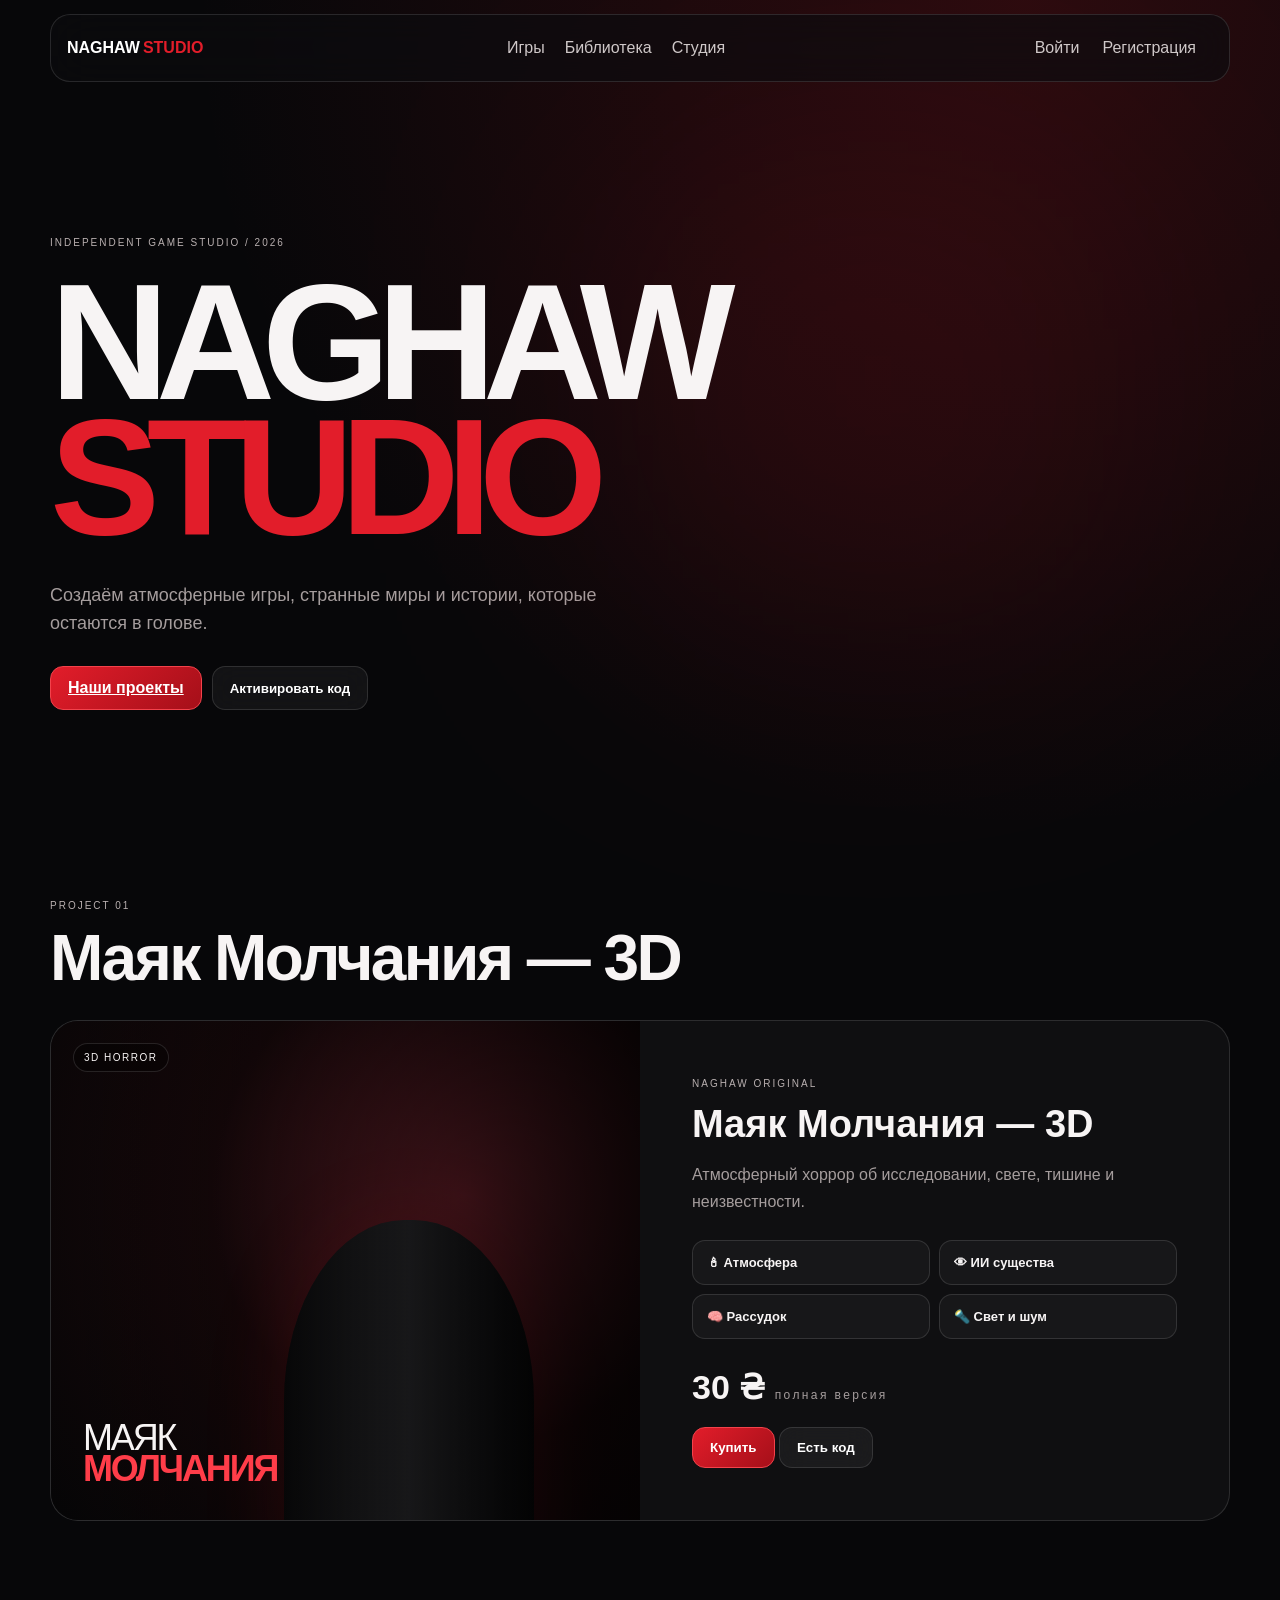
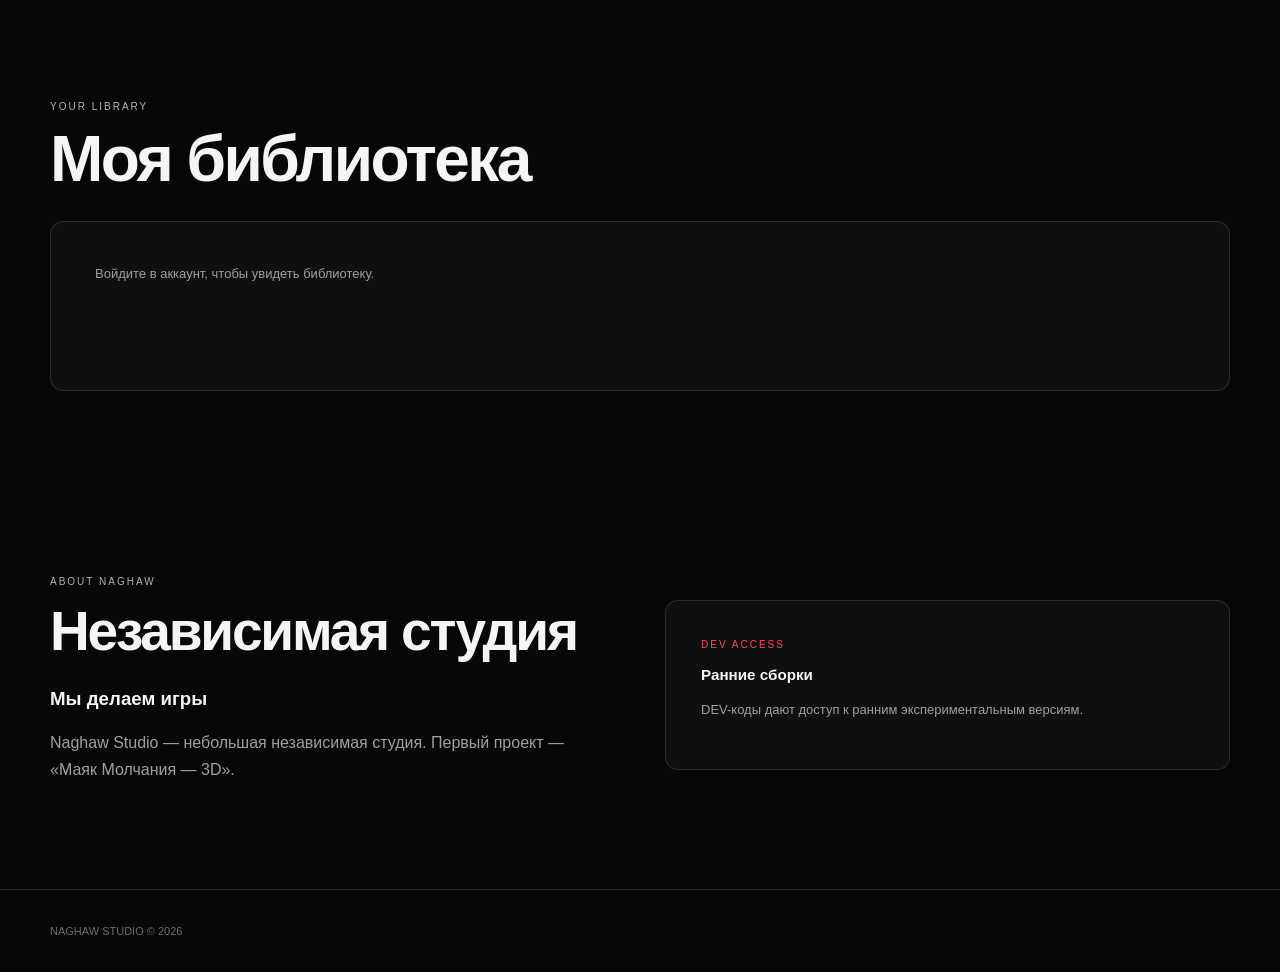
==== index.html @ 2f763713 "Add files via upload" ====
<!doctype html><html lang="ru"><head><meta charset="utf-8"><meta name="viewport" content="width=device-width,initial-scale=1"><title>NAGHAW STUDIO</title><link rel="stylesheet" href="style.css"></head><body><header><a class="brand" href="#top">NAGHAW<span>STUDIO</span></a><nav><a href="#games">Игры</a><a href="#library">Библиотека</a><a href="#about">Студия</a></nav><div id="account"></div></header><main id="top"><section class="hero"><div class="glow"></div><small>INDEPENDENT GAME STUDIO / 2026</small><h1>NAGHAW<br><i>STUDIO</i></h1><p>Создаём атмосферные игры, странные миры и истории, которые остаются в голове.</p><div class="actions"><a class="btn red" href="#games">Наши проекты</a><button class="btn glass" onclick="redeem()">Активировать код</button></div></section><section id="games" class="section"><div class="label">PROJECT 01</div><h2>Маяк Молчания — 3D</h2><article class="card"><div class="cover"><div class="coverText">МАЯК<br><b>МОЛЧАНИЯ</b></div><span>3D HORROR</span></div><div class="info"><small>NAGHAW ORIGINAL</small><h3>Маяк Молчания — 3D</h3><p>Атмосферный хоррор об исследовании, свете, тишине и неизвестности.</p><div class="features"><b>🕯 Атмосфера</b><b>👁 ИИ существа</b><b>🧠 Рассудок</b><b>🔦 Свет и шум</b></div><div class="price">30 ₴ <small>полная версия</small></div><button class="btn red" onclick="buy()">Купить</button> <button class="btn glass" onclick="redeem()">Есть код</button></div></article></section><section id="library" class="section"><div class="label">YOUR LIBRARY</div><h2>Моя библиотека</h2><div id="libraryBox" class="box"></div></section><section id="about" class="section about"><div><small>ABOUT NAGHAW</small><h2>Независимая студия</h2><h3>Мы делаем игры</h3><p>Naghaw Studio — небольшая независимая студия. Первый проект — «Маяк Молчания — 3D».</p></div><div class="dev"><small>DEV ACCESS</small><h3>Ранние сборки</h3><p>DEV-коды дают доступ к ранним экспериментальным версиям.</p></div></section></main><footer>NAGHAW STUDIO © 2026</footer><div id="modal" class="modal"><div class="modalCard"><button class="x" onclick="closeModal()">×</button><div id="modalContent"></div></div></div><div id="toast"></div><script src="app.js"></script></body></html>
---- style.css ----
:root{--bg:#070709;--line:rgba(255,255,255,.12);--muted:#a59d9d;--red:#e21d2a;--text:#f7f4f4}*{box-sizing:border-box}html{scroll-behavior:smooth}body{margin:0;background:radial-gradient(circle at 80% 0,rgba(226,29,42,.16),transparent 30%),var(--bg);color:var(--text);font-family:Arial,Inter,sans-serif}header{position:sticky;top:14px;z-index:5;width:min(1180px,calc(100% - 28px));margin:14px auto 0;padding:12px 16px;border:1px solid var(--line);border-radius:20px;background:rgba(12,12,15,.68);backdrop-filter:blur(22px);display:flex;align-items:center;gap:24px}.brand{color:#fff;text-decoration:none;font-weight:900}.brand span{color:var(--red);margin-left:3px}nav{display:flex;gap:20px;margin:auto}nav a,#account a,#account button{color:#cfc8c8;text-decoration:none;background:none;border:0;font:inherit;cursor:pointer}nav a:hover,#account a:hover,#account button:hover{color:#fff}.hero,.section{width:min(1180px,calc(100% - 28px));margin:auto}.hero{min-height:680px;padding:150px 0 100px;position:relative}.glow{position:absolute;width:420px;height:420px;right:12%;top:90px;background:var(--red);filter:blur(150px);opacity:.15}.hero small,.label,.info small,.about small{letter-spacing:.2em;color:#b9b0b0;font-size:10px}.hero h1{position:relative;font-size:clamp(70px,14vw,165px);line-height:.82;letter-spacing:-.08em;margin:25px 0 35px}.hero h1 i{font-style:normal;color:var(--red)}.hero p{max-width:600px;color:var(--muted);font-size:18px;line-height:1.6}.actions{display:flex;gap:10px;margin-top:28px}.btn{padding:12px 17px;border-radius:13px;border:1px solid var(--line);color:#fff;cursor:pointer;font-weight:700}.red{background:linear-gradient(135deg,var(--red),#a50f19);border-color:#f3424b}.glass{background:rgba(255,255,255,.05);backdrop-filter:blur(14px)}.section{padding:90px 0}.section h2{font-size:clamp(38px,6vw,64px);margin:10px 0 25px;letter-spacing:-.04em}.card{display:grid;grid-template-columns:1fr 1fr;border:1px solid var(--line);border-radius:28px;overflow:hidden;background:rgba(255,255,255,.035)}.cover{min-height:480px;position:relative;background:radial-gradient(circle at 70% 35%,#69202a,#16080a 48%,#050506);overflow:hidden}.cover:before{content:"";position:absolute;width:250px;height:380px;right:18%;bottom:-80px;background:linear-gradient(90deg,#09090a,#28282b,#070708);border-radius:48% 48% 10% 10%;box-shadow:0 0 80px rgba(226,29,42,.2)}.cover:after{content:"";position:absolute;inset:0;background:linear-gradient(90deg,transparent,rgba(0,0,0,.7))}.coverText{position:absolute;z-index:2;left:32px;bottom:35px;font-size:36px;line-height:.86;letter-spacing:-.06em}.coverText b{color:#ff3d49}.cover>span{position:absolute;z-index:2;top:22px;left:22px;border:1px solid var(--line);border-radius:99px;padding:8px 10px;font-size:10px;letter-spacing:.15em;background:#0005}.info{padding:52px}.info h3{font-size:38px;margin:12px 0}.info p{color:var(--muted);line-height:1.65}.features{display:grid;grid-template-columns:1fr 1fr;gap:9px;margin:25px 0}.features b,.box,.dev{padding:14px;border:1px solid var(--line);border-radius:13px;background:rgba(255,255,255,.035);font-size:13px}.price{font-size:34px;font-weight:800;margin:28px 0 20px}.price small{font-size:12px;color:var(--muted);font-weight:400}.box{min-height:170px}.empty{padding:30px;color:var(--muted)}.gameRow{display:flex;justify-content:space-between;align-items:center;gap:20px}.about{display:grid;grid-template-columns:1fr 1fr;gap:50px}.about h2{font-size:55px}.about p{color:var(--muted);line-height:1.7}.dev{align-self:center;padding:35px}.dev small{color:#ff4752}footer{border-top:1px solid var(--line);padding:35px max(14px,calc((100% - 1180px)/2));color:#716a6a;font-size:11px}.modal{display:none;position:fixed;inset:0;z-index:20;background:#000b;backdrop-filter:blur(12px);align-items:center;justify-content:center;padding:18px}.modal.open{display:flex}.modalCard{position:relative;width:min(460px,100%);padding:30px;border:1px solid var(--line);border-radius:24px;background:#141317}.x{position:absolute;right:13px;top:10px;background:none;border:0;color:#aaa;font-size:28px;cursor:pointer}.form{display:grid;gap:10px}.form input,.form select{padding:13px;border-radius:11px;border:1px solid var(--line);background:#0a0a0d;color:#fff}.muted{color:var(--muted)}#toast{position:fixed;right:18px;bottom:18px;z-index:30;padding:13px 17px;border:1px solid var(--line);border-radius:13px;background:#17171b;transform:translateY(100px);opacity:0;transition:.25s}#toast.show{transform:none;opacity:1}@media(max-width:800px){nav{display:none}#account{margin-left:auto}.card,.about{grid-template-columns:1fr}.cover{min-height:330px}.info{padding:28px}.features{grid-template-columns:1fr}.hero{padding-top:110px}}
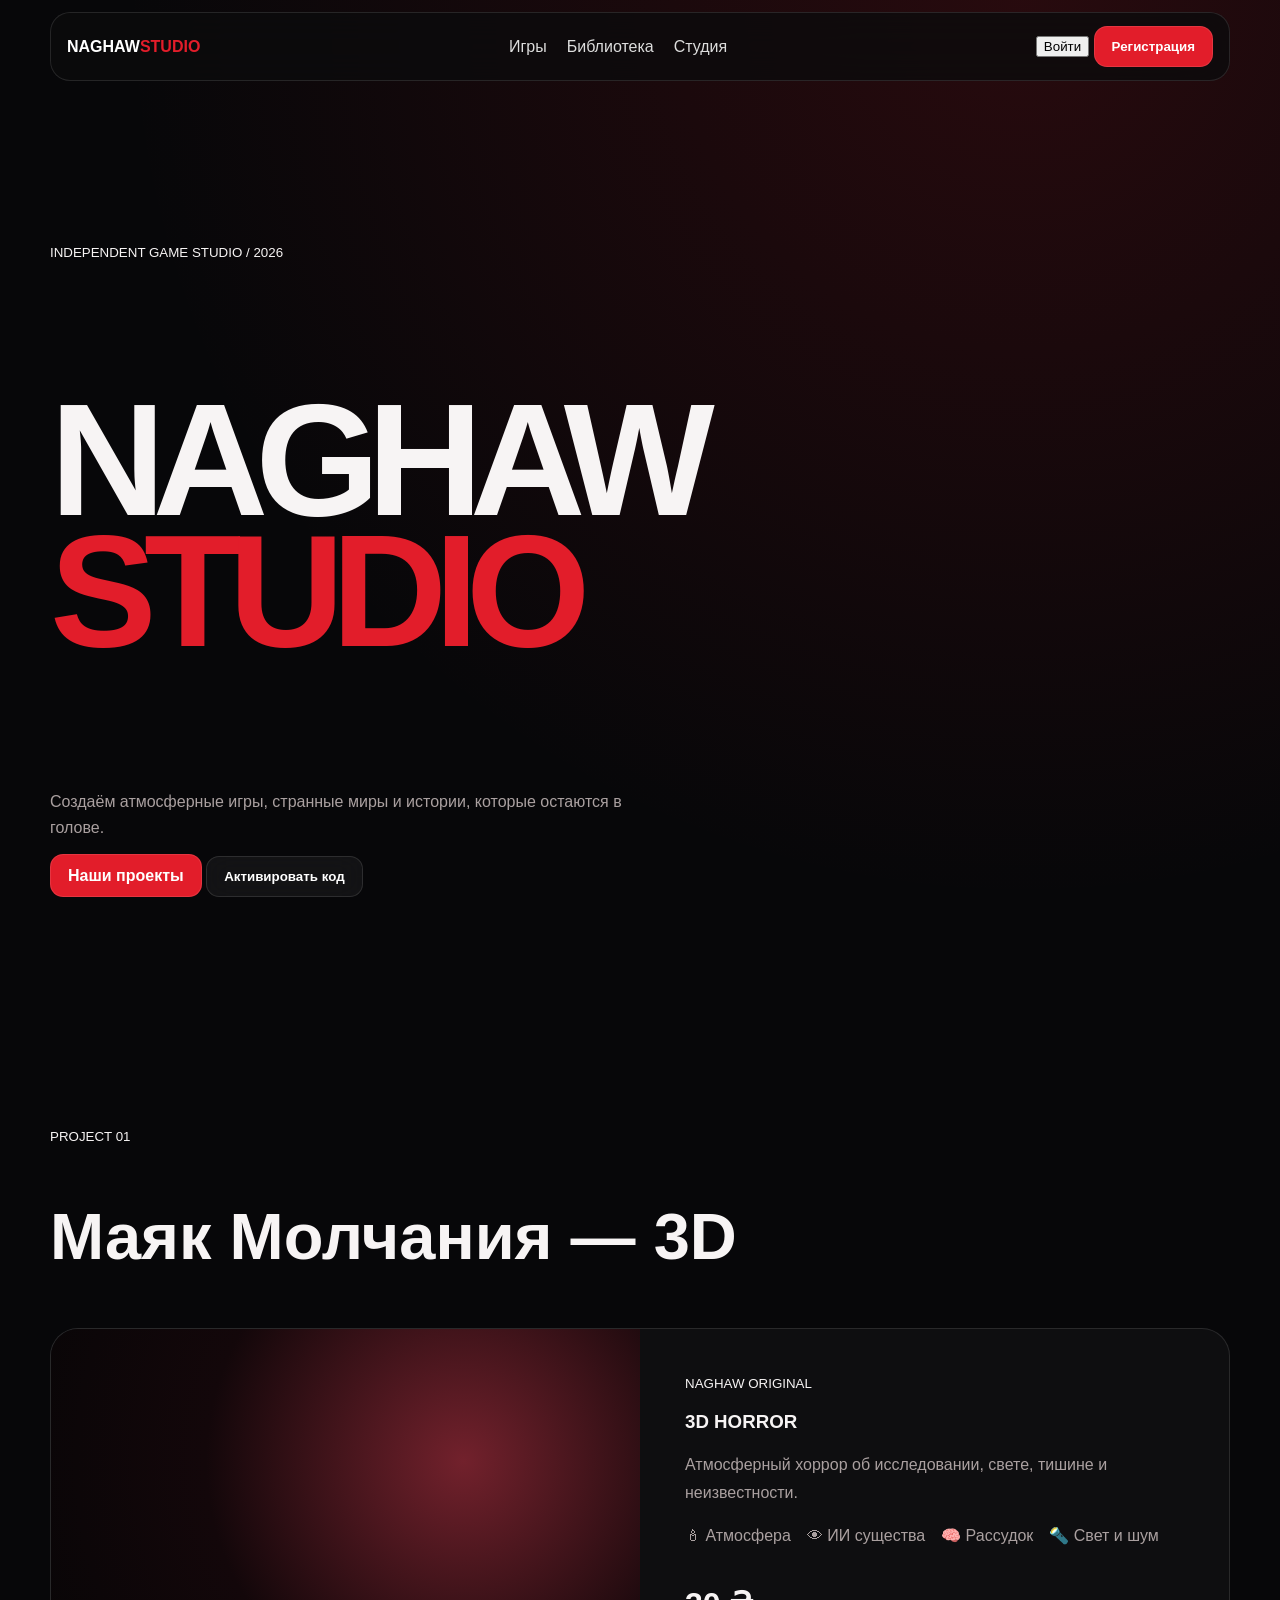
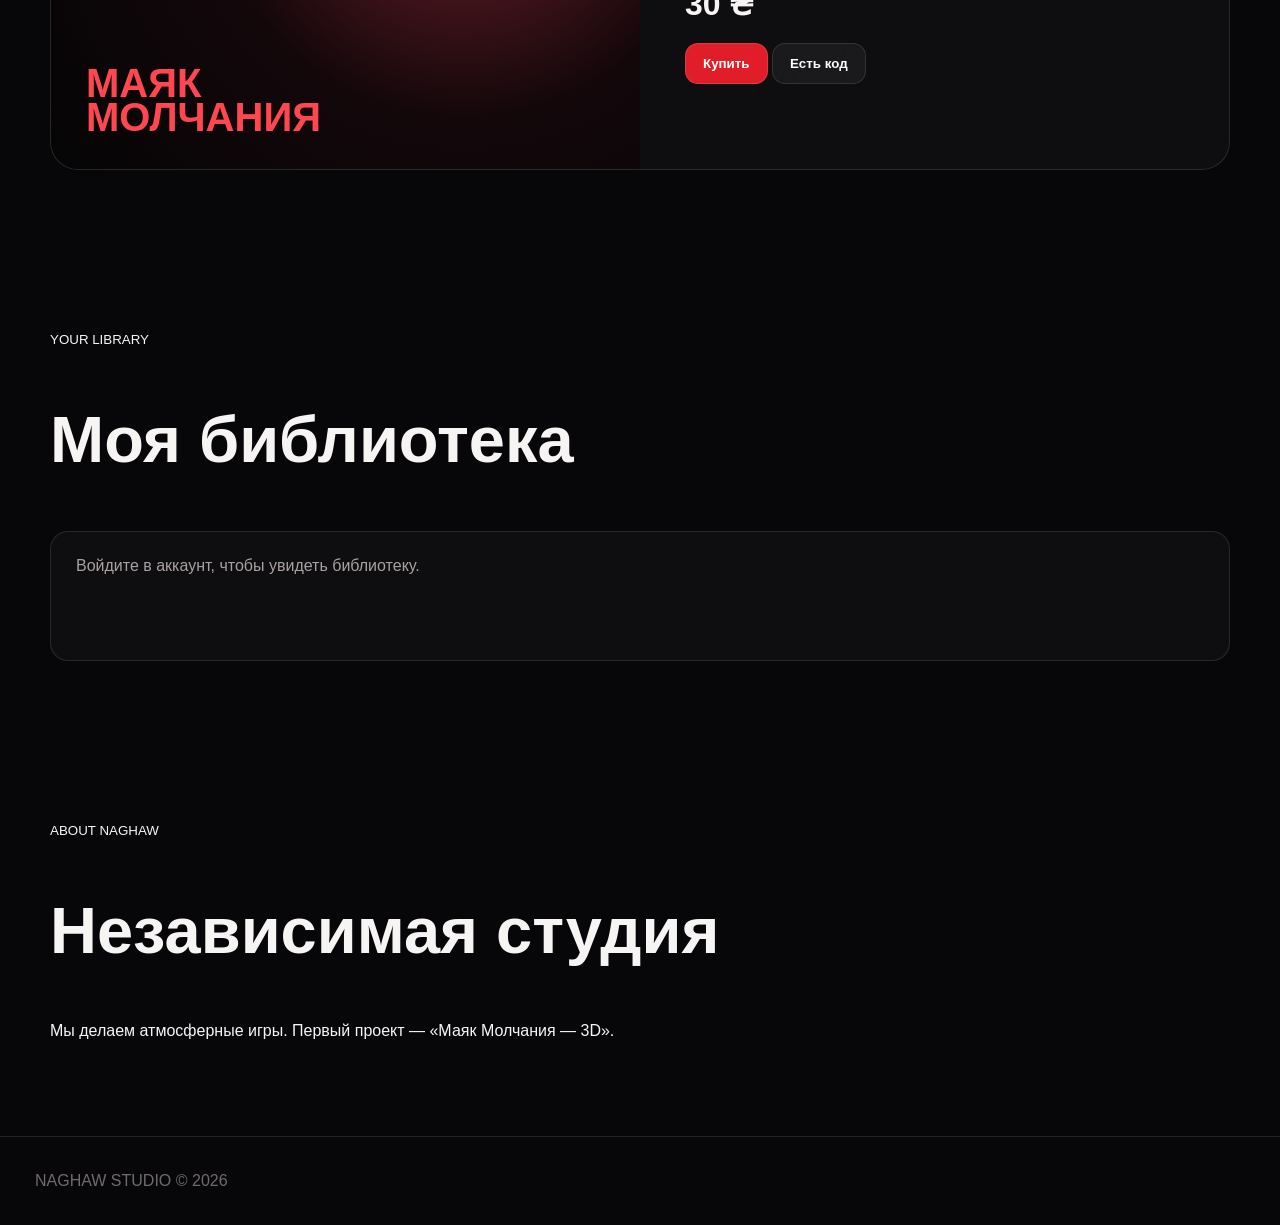
==== commit 634dbb80: "Add files via upload" ====
--- a/index.html
+++ b/index.html
@@ -1 +1 @@
-<!doctype html><html lang="ru"><head><meta charset="utf-8"><meta name="viewport" content="width=device-width,initial-scale=1"><title>NAGHAW STUDIO</title><link rel="stylesheet" href="style.css"></head><body><header><a class="brand" href="#top">NAGHAW<span>STUDIO</span></a><nav><a href="#games">Игры</a><a href="#library">Библиотека</a><a href="#about">Студия</a></nav><div id="account"></div></header><main id="top"><section class="hero"><div class="glow"></div><small>INDEPENDENT GAME STUDIO / 2026</small><h1>NAGHAW<br><i>STUDIO</i></h1><p>Создаём атмосферные игры, странные миры и истории, которые остаются в голове.</p><div class="actions"><a class="btn red" href="#games">Наши проекты</a><button class="btn glass" onclick="redeem()">Активировать код</button></div></section><section id="games" class="section"><div class="label">PROJECT 01</div><h2>Маяк Молчания — 3D</h2><article class="card"><div class="cover"><div class="coverText">МАЯК<br><b>МОЛЧАНИЯ</b></div><span>3D HORROR</span></div><div class="info"><small>NAGHAW ORIGINAL</small><h3>Маяк Молчания — 3D</h3><p>Атмосферный хоррор об исследовании, свете, тишине и неизвестности.</p><div class="features"><b>🕯 Атмосфера</b><b>👁 ИИ существа</b><b>🧠 Рассудок</b><b>🔦 Свет и шум</b></div><div class="price">30 ₴ <small>полная версия</small></div><button class="btn red" onclick="buy()">Купить</button> <button class="btn glass" onclick="redeem()">Есть код</button></div></article></section><section id="library" class="section"><div class="label">YOUR LIBRARY</div><h2>Моя библиотека</h2><div id="libraryBox" class="box"></div></section><section id="about" class="section about"><div><small>ABOUT NAGHAW</small><h2>Независимая студия</h2><h3>Мы делаем игры</h3><p>Naghaw Studio — небольшая независимая студия. Первый проект — «Маяк Молчания — 3D».</p></div><div class="dev"><small>DEV ACCESS</small><h3>Ранние сборки</h3><p>DEV-коды дают доступ к ранним экспериментальным версиям.</p></div></section></main><footer>NAGHAW STUDIO © 2026</footer><div id="modal" class="modal"><div class="modalCard"><button class="x" onclick="closeModal()">×</button><div id="modalContent"></div></div></div><div id="toast"></div><script src="app.js"></script></body></html>
+<!doctype html><html lang="ru"><head><meta charset="utf-8"><meta name="viewport" content="width=device-width,initial-scale=1"><title>NAGHAW STUDIO</title><link rel="stylesheet" href="style.css"></head><body><header><a class="brand" href="#top">NAGHAW<span>STUDIO</span></a><nav><a href="#games">Игры</a><a href="#library">Библиотека</a><a href="#about">Студия</a></nav><div id="account"></div></header><main id="top"><section class="hero"><small>INDEPENDENT GAME STUDIO / 2026</small><h1>NAGHAW<br><i>STUDIO</i></h1><p>Создаём атмосферные игры, странные миры и истории, которые остаются в голове.</p><a class="btn red" href="#games">Наши проекты</a> <button class="btn glass" onclick="redeem()">Активировать код</button></section><section id="games" class="section"><small>PROJECT 01</small><h2>Маяк Молчания — 3D</h2><div class="card"><div class="cover"><b>МАЯК<br>МОЛЧАНИЯ</b></div><div class="info"><small>NAGHAW ORIGINAL</small><h3>3D HORROR</h3><p>Атмосферный хоррор об исследовании, свете, тишине и неизвестности.</p><p>🕯 Атмосфера　👁 ИИ существа　🧠 Рассудок　🔦 Свет и шум</p><strong class="price">30 ₴</strong><br><button class="btn red" onclick="buy()">Купить</button> <button class="btn glass" onclick="redeem()">Есть код</button></div></div></section><section id="library" class="section"><small>YOUR LIBRARY</small><h2>Моя библиотека</h2><div id="libraryBox" class="box"></div></section><section id="about" class="section"><small>ABOUT NAGHAW</small><h2>Независимая студия</h2><p>Мы делаем атмосферные игры. Первый проект — «Маяк Молчания — 3D».</p></section></main><footer>NAGHAW STUDIO © 2026</footer><div id="modal" class="modal"><div class="modalCard"><button class="x" onclick="closeModal()">×</button><div id="modalContent"></div></div></div><div id="toast"></div><script src="app.js"></script></body></html>
--- a/style.css
+++ b/style.css
@@ -1 +1 @@
-:root{--bg:#070709;--line:rgba(255,255,255,.12);--muted:#a59d9d;--red:#e21d2a;--text:#f7f4f4}*{box-sizing:border-box}html{scroll-behavior:smooth}body{margin:0;background:radial-gradient(circle at 80% 0,rgba(226,29,42,.16),transparent 30%),var(--bg);color:var(--text);font-family:Arial,Inter,sans-serif}header{position:sticky;top:14px;z-index:5;width:min(1180px,calc(100% - 28px));margin:14px auto 0;padding:12px 16px;border:1px solid var(--line);border-radius:20px;background:rgba(12,12,15,.68);backdrop-filter:blur(22px);display:flex;align-items:center;gap:24px}.brand{color:#fff;text-decoration:none;font-weight:900}.brand span{color:var(--red);margin-left:3px}nav{display:flex;gap:20px;margin:auto}nav a,#account a,#account button{color:#cfc8c8;text-decoration:none;background:none;border:0;font:inherit;cursor:pointer}nav a:hover,#account a:hover,#account button:hover{color:#fff}.hero,.section{width:min(1180px,calc(100% - 28px));margin:auto}.hero{min-height:680px;padding:150px 0 100px;position:relative}.glow{position:absolute;width:420px;height:420px;right:12%;top:90px;background:var(--red);filter:blur(150px);opacity:.15}.hero small,.label,.info small,.about small{letter-spacing:.2em;color:#b9b0b0;font-size:10px}.hero h1{position:relative;font-size:clamp(70px,14vw,165px);line-height:.82;letter-spacing:-.08em;margin:25px 0 35px}.hero h1 i{font-style:normal;color:var(--red)}.hero p{max-width:600px;color:var(--muted);font-size:18px;line-height:1.6}.actions{display:flex;gap:10px;margin-top:28px}.btn{padding:12px 17px;border-radius:13px;border:1px solid var(--line);color:#fff;cursor:pointer;font-weight:700}.red{background:linear-gradient(135deg,var(--red),#a50f19);border-color:#f3424b}.glass{background:rgba(255,255,255,.05);backdrop-filter:blur(14px)}.section{padding:90px 0}.section h2{font-size:clamp(38px,6vw,64px);margin:10px 0 25px;letter-spacing:-.04em}.card{display:grid;grid-template-columns:1fr 1fr;border:1px solid var(--line);border-radius:28px;overflow:hidden;background:rgba(255,255,255,.035)}.cover{min-height:480px;position:relative;background:radial-gradient(circle at 70% 35%,#69202a,#16080a 48%,#050506);overflow:hidden}.cover:before{content:"";position:absolute;width:250px;height:380px;right:18%;bottom:-80px;background:linear-gradient(90deg,#09090a,#28282b,#070708);border-radius:48% 48% 10% 10%;box-shadow:0 0 80px rgba(226,29,42,.2)}.cover:after{content:"";position:absolute;inset:0;background:linear-gradient(90deg,transparent,rgba(0,0,0,.7))}.coverText{position:absolute;z-index:2;left:32px;bottom:35px;font-size:36px;line-height:.86;letter-spacing:-.06em}.coverText b{color:#ff3d49}.cover>span{position:absolute;z-index:2;top:22px;left:22px;border:1px solid var(--line);border-radius:99px;padding:8px 10px;font-size:10px;letter-spacing:.15em;background:#0005}.info{padding:52px}.info h3{font-size:38px;margin:12px 0}.info p{color:var(--muted);line-height:1.65}.features{display:grid;grid-template-columns:1fr 1fr;gap:9px;margin:25px 0}.features b,.box,.dev{padding:14px;border:1px solid var(--line);border-radius:13px;background:rgba(255,255,255,.035);font-size:13px}.price{font-size:34px;font-weight:800;margin:28px 0 20px}.price small{font-size:12px;color:var(--muted);font-weight:400}.box{min-height:170px}.empty{padding:30px;color:var(--muted)}.gameRow{display:flex;justify-content:space-between;align-items:center;gap:20px}.about{display:grid;grid-template-columns:1fr 1fr;gap:50px}.about h2{font-size:55px}.about p{color:var(--muted);line-height:1.7}.dev{align-self:center;padding:35px}.dev small{color:#ff4752}footer{border-top:1px solid var(--line);padding:35px max(14px,calc((100% - 1180px)/2));color:#716a6a;font-size:11px}.modal{display:none;position:fixed;inset:0;z-index:20;background:#000b;backdrop-filter:blur(12px);align-items:center;justify-content:center;padding:18px}.modal.open{display:flex}.modalCard{position:relative;width:min(460px,100%);padding:30px;border:1px solid var(--line);border-radius:24px;background:#141317}.x{position:absolute;right:13px;top:10px;background:none;border:0;color:#aaa;font-size:28px;cursor:pointer}.form{display:grid;gap:10px}.form input,.form select{padding:13px;border-radius:11px;border:1px solid var(--line);background:#0a0a0d;color:#fff}.muted{color:var(--muted)}#toast{position:fixed;right:18px;bottom:18px;z-index:30;padding:13px 17px;border:1px solid var(--line);border-radius:13px;background:#17171b;transform:translateY(100px);opacity:0;transition:.25s}#toast.show{transform:none;opacity:1}@media(max-width:800px){nav{display:none}#account{margin-left:auto}.card,.about{grid-template-columns:1fr}.cover{min-height:330px}.info{padding:28px}.features{grid-template-columns:1fr}.hero{padding-top:110px}}
+:root{--bg:#070709;--line:#ffffff1c;--muted:#aaa0a0;--red:#e21d2a}*{box-sizing:border-box}html{scroll-behavior:smooth}body{margin:0;background:radial-gradient(circle at 80% 0,#e21d2a26,transparent 30%),#070709;color:#f7f4f4;font:16px Arial,sans-serif}header{position:sticky;top:12px;z-index:5;width:min(1180px,calc(100% - 24px));margin:12px auto;padding:13px 16px;border:1px solid var(--line);border-radius:20px;background:#0c0c0dcc;backdrop-filter:blur(20px);display:flex;align-items:center;gap:25px}.brand{color:#fff;text-decoration:none;font-weight:900}.brand span{color:var(--red)}nav{display:flex;gap:20px;margin:auto}a{color:#ddd;text-decoration:none}.hero,.section{width:min(1180px,calc(100% - 24px));margin:auto}.hero{min-height:650px;padding:150px 0}.hero h1{font-size:clamp(70px,14vw,160px);line-height:.82;letter-spacing:-.08em}.hero h1 i{color:var(--red);font-style:normal}.hero p{max-width:600px;color:var(--muted);line-height:1.6}.btn{padding:12px 17px;border:1px solid var(--line);border-radius:13px;color:#fff;cursor:pointer;font-weight:700}.red{background:#e21d2a}.glass{background:#ffffff0d;backdrop-filter:blur(14px)}.section{padding:80px 0}.section h2{font-size:clamp(40px,6vw,65px)}.card{display:grid;grid-template-columns:1fr 1fr;border:1px solid var(--line);border-radius:28px;overflow:hidden;background:#ffffff08}.cover{min-height:440px;background:radial-gradient(circle at 70% 30%,#72212c,#13070a 50%,#050506);display:flex;align-items:end;padding:35px;font-size:40px;line-height:.85}.cover b{color:#ff4752}.info{padding:45px}.info p{color:var(--muted);line-height:1.7}.price{font-size:32px;display:inline-block;margin:20px 0}.box{padding:25px;border:1px solid var(--line);border-radius:18px;background:#ffffff08;min-height:130px}.modal{display:none;position:fixed;inset:0;z-index:20;background:#000b;backdrop-filter:blur(10px);align-items:center;justify-content:center;padding:15px}.modal.open{display:flex}.modalCard{position:relative;width:min(440px,100%);padding:30px;border:1px solid var(--line);border-radius:22px;background:#141317}.x{position:absolute;right:12px;top:8px;background:none;border:0;color:#aaa;font-size:28px}.form{display:grid;gap:10px}.form input{padding:13px;border-radius:11px;border:1px solid var(--line);background:#08080a;color:#fff}.muted{color:var(--muted)}#toast{position:fixed;right:18px;bottom:18px;padding:14px 18px;background:#17171b;border:1px solid var(--line);border-radius:13px;opacity:0;transform:translateY(50px);transition:.2s}#toast.show{opacity:1;transform:none}footer{padding:35px;color:#716a6a;border-top:1px solid var(--line)}@media(max-width:750px){nav{display:none}.card{grid-template-columns:1fr}.cover{min-height:300px}.info{padding:25px}}
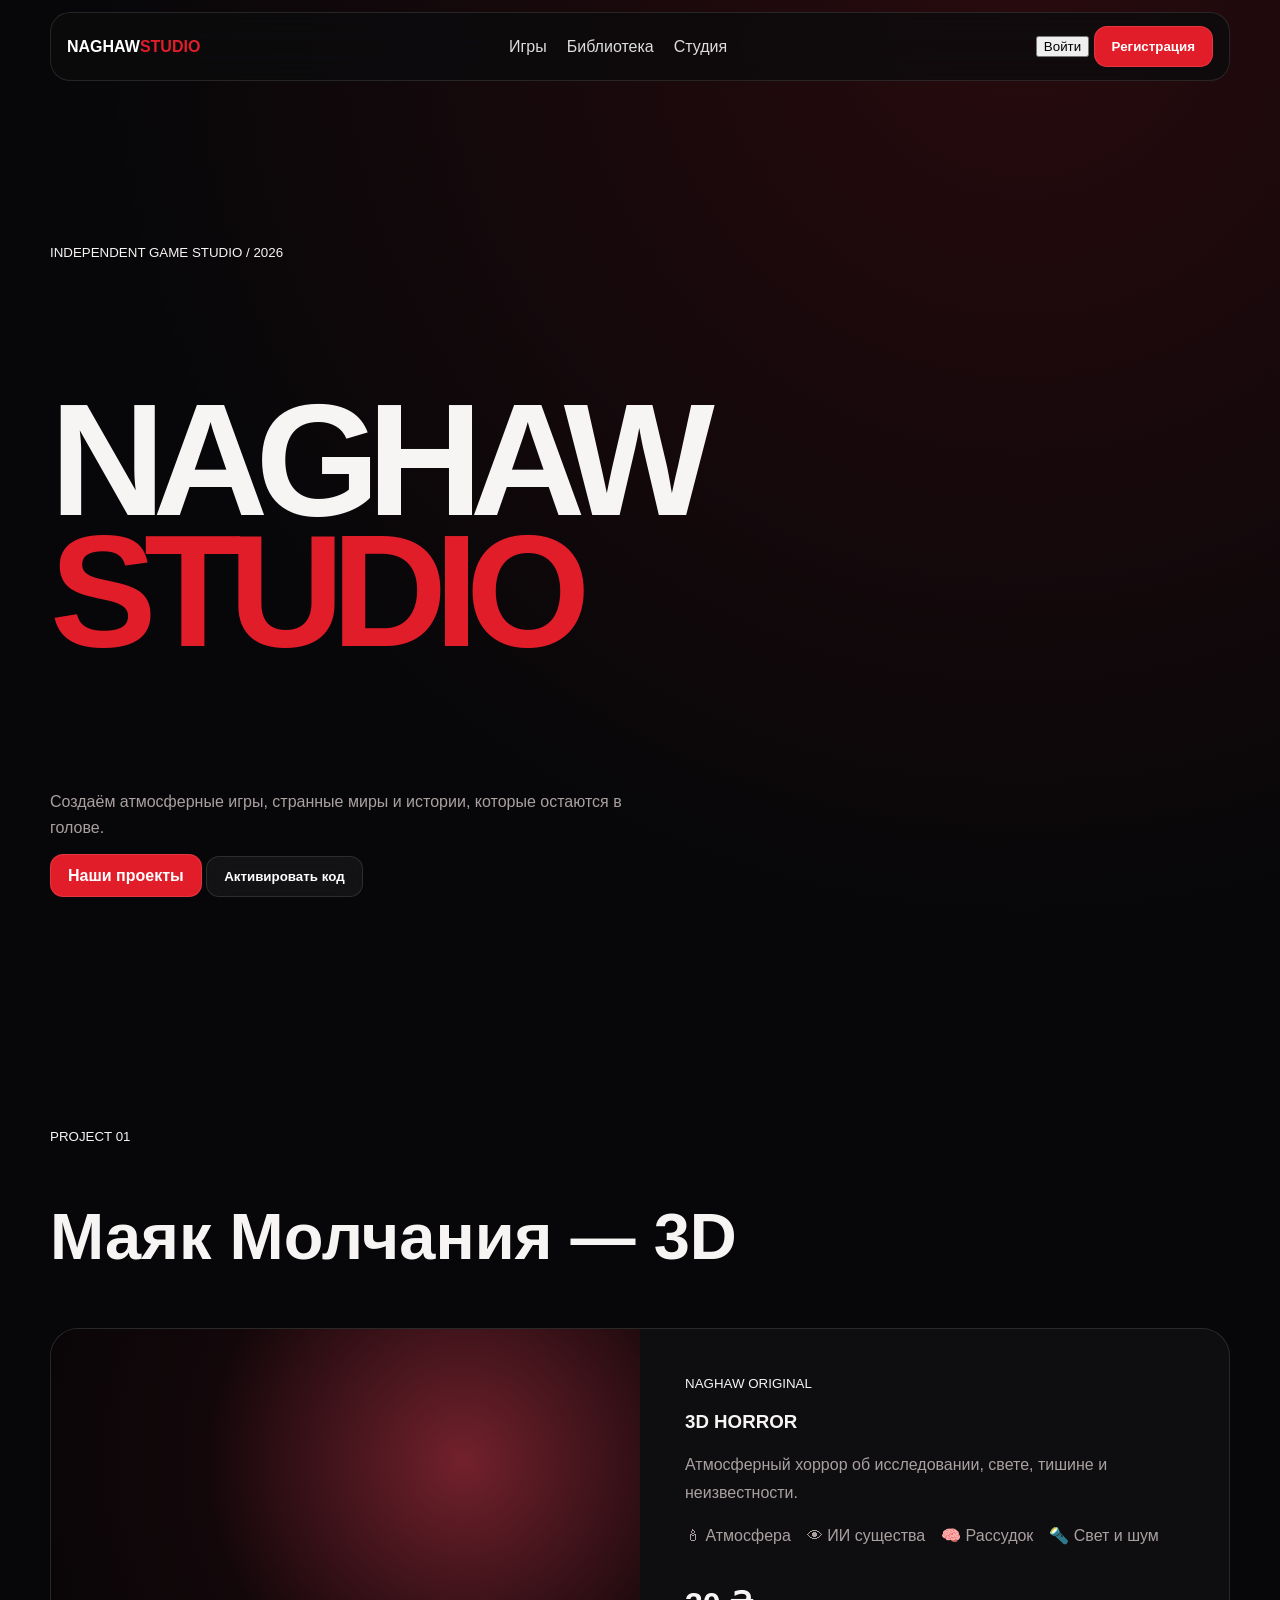
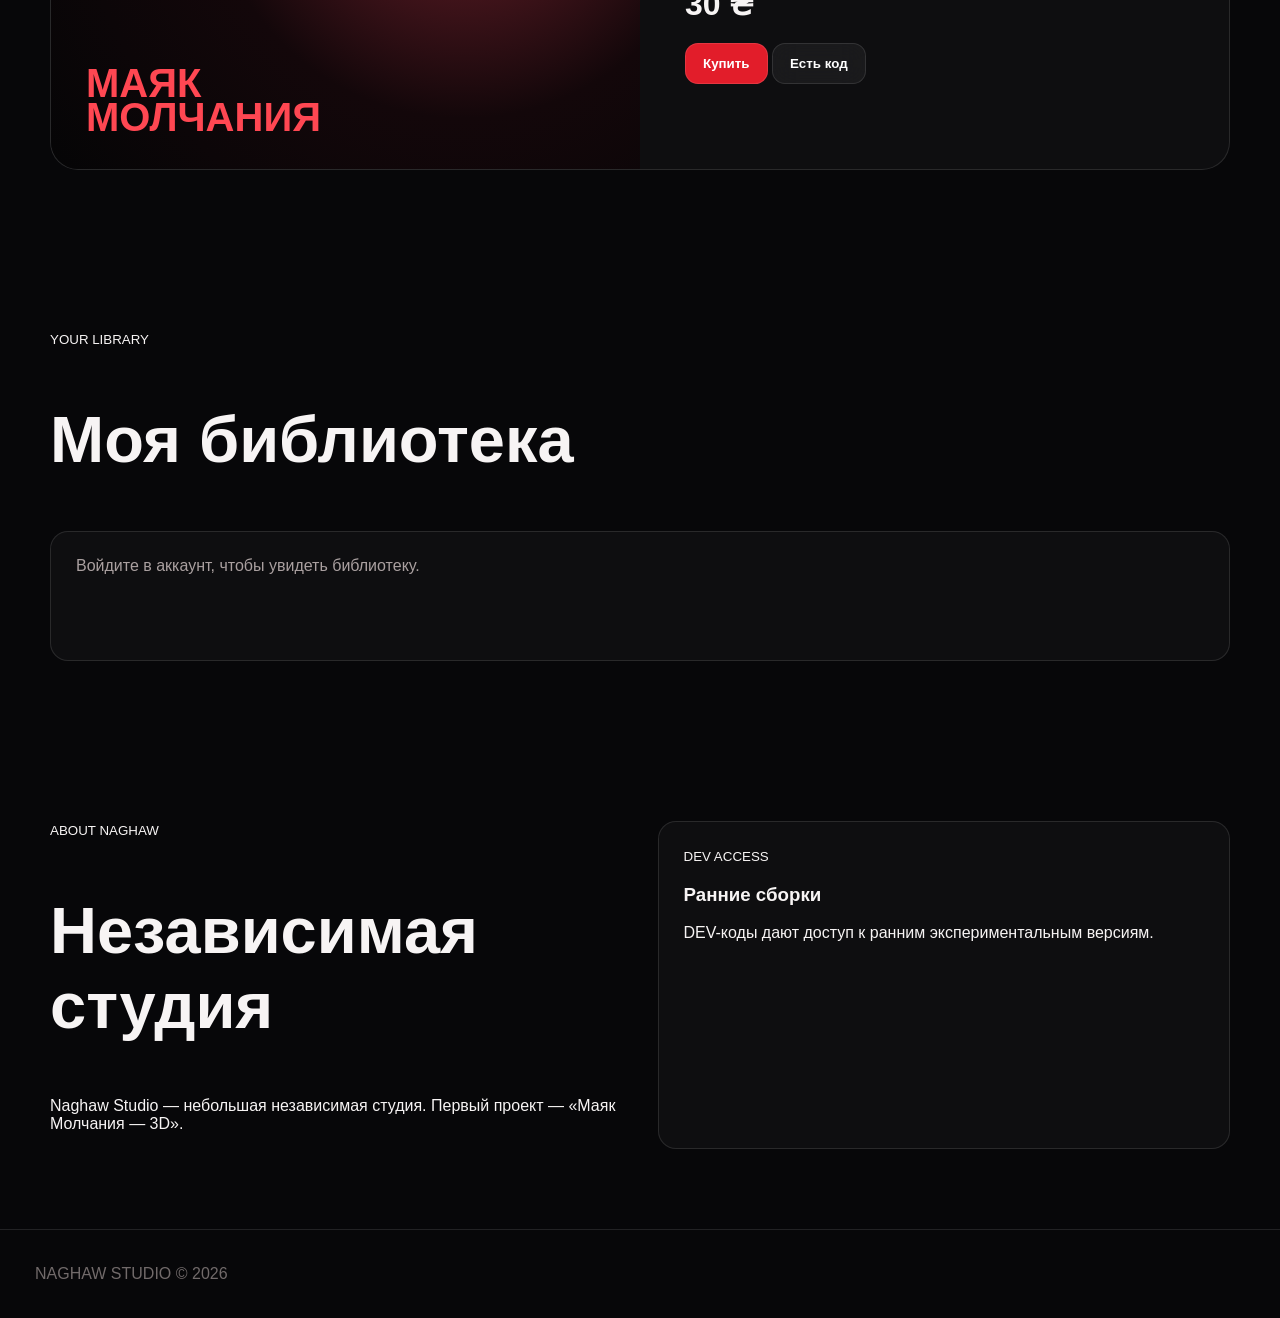
==== commit 1b8a5381: "Add files via upload" ====
--- a/index.html
+++ b/index.html
@@ -1 +1 @@
-<!doctype html><html lang="ru"><head><meta charset="utf-8"><meta name="viewport" content="width=device-width,initial-scale=1"><title>NAGHAW STUDIO</title><link rel="stylesheet" href="style.css"></head><body><header><a class="brand" href="#top">NAGHAW<span>STUDIO</span></a><nav><a href="#games">Игры</a><a href="#library">Библиотека</a><a href="#about">Студия</a></nav><div id="account"></div></header><main id="top"><section class="hero"><small>INDEPENDENT GAME STUDIO / 2026</small><h1>NAGHAW<br><i>STUDIO</i></h1><p>Создаём атмосферные игры, странные миры и истории, которые остаются в голове.</p><a class="btn red" href="#games">Наши проекты</a> <button class="btn glass" onclick="redeem()">Активировать код</button></section><section id="games" class="section"><small>PROJECT 01</small><h2>Маяк Молчания — 3D</h2><div class="card"><div class="cover"><b>МАЯК<br>МОЛЧАНИЯ</b></div><div class="info"><small>NAGHAW ORIGINAL</small><h3>3D HORROR</h3><p>Атмосферный хоррор об исследовании, свете, тишине и неизвестности.</p><p>🕯 Атмосфера　👁 ИИ существа　🧠 Рассудок　🔦 Свет и шум</p><strong class="price">30 ₴</strong><br><button class="btn red" onclick="buy()">Купить</button> <button class="btn glass" onclick="redeem()">Есть код</button></div></div></section><section id="library" class="section"><small>YOUR LIBRARY</small><h2>Моя библиотека</h2><div id="libraryBox" class="box"></div></section><section id="about" class="section"><small>ABOUT NAGHAW</small><h2>Независимая студия</h2><p>Мы делаем атмосферные игры. Первый проект — «Маяк Молчания — 3D».</p></section></main><footer>NAGHAW STUDIO © 2026</footer><div id="modal" class="modal"><div class="modalCard"><button class="x" onclick="closeModal()">×</button><div id="modalContent"></div></div></div><div id="toast"></div><script src="app.js"></script></body></html>
+<!doctype html><html lang="ru"><head><meta charset="UTF-8"><meta name="viewport" content="width=device-width,initial-scale=1"><title>NAGHAW STUDIO</title><link rel="stylesheet" href="style.css"></head><body><header><a class="brand" href="#top">NAGHAW<span>STUDIO</span></a><nav><a href="#games">Игры</a><a href="#library">Библиотека</a><a href="#about">Студия</a></nav><div id="account"></div></header><main id="top"><section class="hero"><small>INDEPENDENT GAME STUDIO / 2026</small><h1>NAGHAW<br><i>STUDIO</i></h1><p>Создаём атмосферные игры, странные миры и истории, которые остаются в голове.</p><a class="btn red" href="#games">Наши проекты</a> <button class="btn glass" onclick="redeem()">Активировать код</button></section><section id="games" class="section"><small>PROJECT 01</small><h2>Маяк Молчания — 3D</h2><div class="card"><div class="cover"><b>МАЯК<br>МОЛЧАНИЯ</b></div><div class="info"><small>NAGHAW ORIGINAL</small><h3>3D HORROR</h3><p>Атмосферный хоррор об исследовании, свете, тишине и неизвестности.</p><p>🕯 Атмосфера　👁 ИИ существа　🧠 Рассудок　🔦 Свет и шум</p><strong class="price">30 ₴</strong><br><button class="btn red" onclick="buy()">Купить</button> <button class="btn glass" onclick="redeem()">Есть код</button></div></div></section><section id="library" class="section"><small>YOUR LIBRARY</small><h2>Моя библиотека</h2><div id="libraryBox" class="box"></div></section><section id="about" class="section about"><div><small>ABOUT NAGHAW</small><h2>Независимая студия</h2><p>Naghaw Studio — небольшая независимая студия. Первый проект — «Маяк Молчания — 3D».</p></div><div class="box"><small>DEV ACCESS</small><h3>Ранние сборки</h3><p>DEV-коды дают доступ к ранним экспериментальным версиям.</p></div></section></main><footer>NAGHAW STUDIO © 2026</footer><div id="modal" class="modal"><div class="modalCard"><button class="x" onclick="closeModal()">×</button><div id="modalContent"></div></div></div><div id="toast"></div><script src="app.js"></script></body></html>
--- a/style.css
+++ b/style.css
@@ -1 +1 @@
-:root{--bg:#070709;--line:#ffffff1c;--muted:#aaa0a0;--red:#e21d2a}*{box-sizing:border-box}html{scroll-behavior:smooth}body{margin:0;background:radial-gradient(circle at 80% 0,#e21d2a26,transparent 30%),#070709;color:#f7f4f4;font:16px Arial,sans-serif}header{position:sticky;top:12px;z-index:5;width:min(1180px,calc(100% - 24px));margin:12px auto;padding:13px 16px;border:1px solid var(--line);border-radius:20px;background:#0c0c0dcc;backdrop-filter:blur(20px);display:flex;align-items:center;gap:25px}.brand{color:#fff;text-decoration:none;font-weight:900}.brand span{color:var(--red)}nav{display:flex;gap:20px;margin:auto}a{color:#ddd;text-decoration:none}.hero,.section{width:min(1180px,calc(100% - 24px));margin:auto}.hero{min-height:650px;padding:150px 0}.hero h1{font-size:clamp(70px,14vw,160px);line-height:.82;letter-spacing:-.08em}.hero h1 i{color:var(--red);font-style:normal}.hero p{max-width:600px;color:var(--muted);line-height:1.6}.btn{padding:12px 17px;border:1px solid var(--line);border-radius:13px;color:#fff;cursor:pointer;font-weight:700}.red{background:#e21d2a}.glass{background:#ffffff0d;backdrop-filter:blur(14px)}.section{padding:80px 0}.section h2{font-size:clamp(40px,6vw,65px)}.card{display:grid;grid-template-columns:1fr 1fr;border:1px solid var(--line);border-radius:28px;overflow:hidden;background:#ffffff08}.cover{min-height:440px;background:radial-gradient(circle at 70% 30%,#72212c,#13070a 50%,#050506);display:flex;align-items:end;padding:35px;font-size:40px;line-height:.85}.cover b{color:#ff4752}.info{padding:45px}.info p{color:var(--muted);line-height:1.7}.price{font-size:32px;display:inline-block;margin:20px 0}.box{padding:25px;border:1px solid var(--line);border-radius:18px;background:#ffffff08;min-height:130px}.modal{display:none;position:fixed;inset:0;z-index:20;background:#000b;backdrop-filter:blur(10px);align-items:center;justify-content:center;padding:15px}.modal.open{display:flex}.modalCard{position:relative;width:min(440px,100%);padding:30px;border:1px solid var(--line);border-radius:22px;background:#141317}.x{position:absolute;right:12px;top:8px;background:none;border:0;color:#aaa;font-size:28px}.form{display:grid;gap:10px}.form input{padding:13px;border-radius:11px;border:1px solid var(--line);background:#08080a;color:#fff}.muted{color:var(--muted)}#toast{position:fixed;right:18px;bottom:18px;padding:14px 18px;background:#17171b;border:1px solid var(--line);border-radius:13px;opacity:0;transform:translateY(50px);transition:.2s}#toast.show{opacity:1;transform:none}footer{padding:35px;color:#716a6a;border-top:1px solid var(--line)}@media(max-width:750px){nav{display:none}.card{grid-template-columns:1fr}.cover{min-height:300px}.info{padding:25px}}
+:root{--bg:#070709;--line:#ffffff1c;--muted:#aaa0a0;--red:#e21d2a}*{box-sizing:border-box}html{scroll-behavior:smooth}body{margin:0;background:radial-gradient(circle at 80% 0,#e21d2a26,transparent 30%),#070709;color:#f7f4f4;font:16px Arial,sans-serif}header{position:sticky;top:12px;z-index:5;width:min(1180px,calc(100% - 24px));margin:12px auto;padding:13px 16px;border:1px solid var(--line);border-radius:20px;background:#0c0c0dcc;backdrop-filter:blur(20px);display:flex;align-items:center;gap:25px}.brand{color:#fff;text-decoration:none;font-weight:900}.brand span{color:var(--red)}nav{display:flex;gap:20px;margin:auto}a{color:#ddd;text-decoration:none}.hero,.section{width:min(1180px,calc(100% - 24px));margin:auto}.hero{min-height:650px;padding:150px 0}.hero h1{font-size:clamp(70px,14vw,160px);line-height:.82;letter-spacing:-.08em}.hero h1 i{color:var(--red);font-style:normal}.hero p{max-width:600px;color:var(--muted);line-height:1.6}.btn{padding:12px 17px;border:1px solid var(--line);border-radius:13px;color:#fff;cursor:pointer;font-weight:700}.red{background:#e21d2a}.glass{background:#ffffff0d;backdrop-filter:blur(14px)}.section{padding:80px 0}.section h2{font-size:clamp(40px,6vw,65px)}.card{display:grid;grid-template-columns:1fr 1fr;border:1px solid var(--line);border-radius:28px;overflow:hidden;background:#ffffff08}.cover{min-height:440px;background:radial-gradient(circle at 70% 30%,#72212c,#13070a 50%,#050506);display:flex;align-items:end;padding:35px;font-size:40px;line-height:.85}.cover b{color:#ff4752}.info{padding:45px}.info p{color:var(--muted);line-height:1.7}.price{font-size:32px;display:inline-block;margin:20px 0}.box{padding:25px;border:1px solid var(--line);border-radius:18px;background:#ffffff08;min-height:130px}.about{display:grid;grid-template-columns:1fr 1fr;gap:35px}.modal{display:none;position:fixed;inset:0;z-index:20;background:#000b;backdrop-filter:blur(10px);align-items:center;justify-content:center;padding:15px}.modal.open{display:flex}.modalCard{position:relative;width:min(440px,100%);padding:30px;border:1px solid var(--line);border-radius:22px;background:#141317}.x{position:absolute;right:12px;top:8px;background:none;border:0;color:#aaa;font-size:28px}.form{display:grid;gap:10px}.form input{padding:13px;border-radius:11px;border:1px solid var(--line);background:#08080a;color:#fff}.muted{color:var(--muted)}#toast{position:fixed;right:18px;bottom:18px;padding:14px 18px;background:#17171b;border:1px solid var(--line);border-radius:13px;opacity:0;transform:translateY(50px);transition:.2s}#toast.show{opacity:1;transform:none}footer{padding:35px;color:#716a6a;border-top:1px solid var(--line)}@media(max-width:750px){nav{display:none}.card,.about{grid-template-columns:1fr}.cover{min-height:300px}.info{padding:25px}}
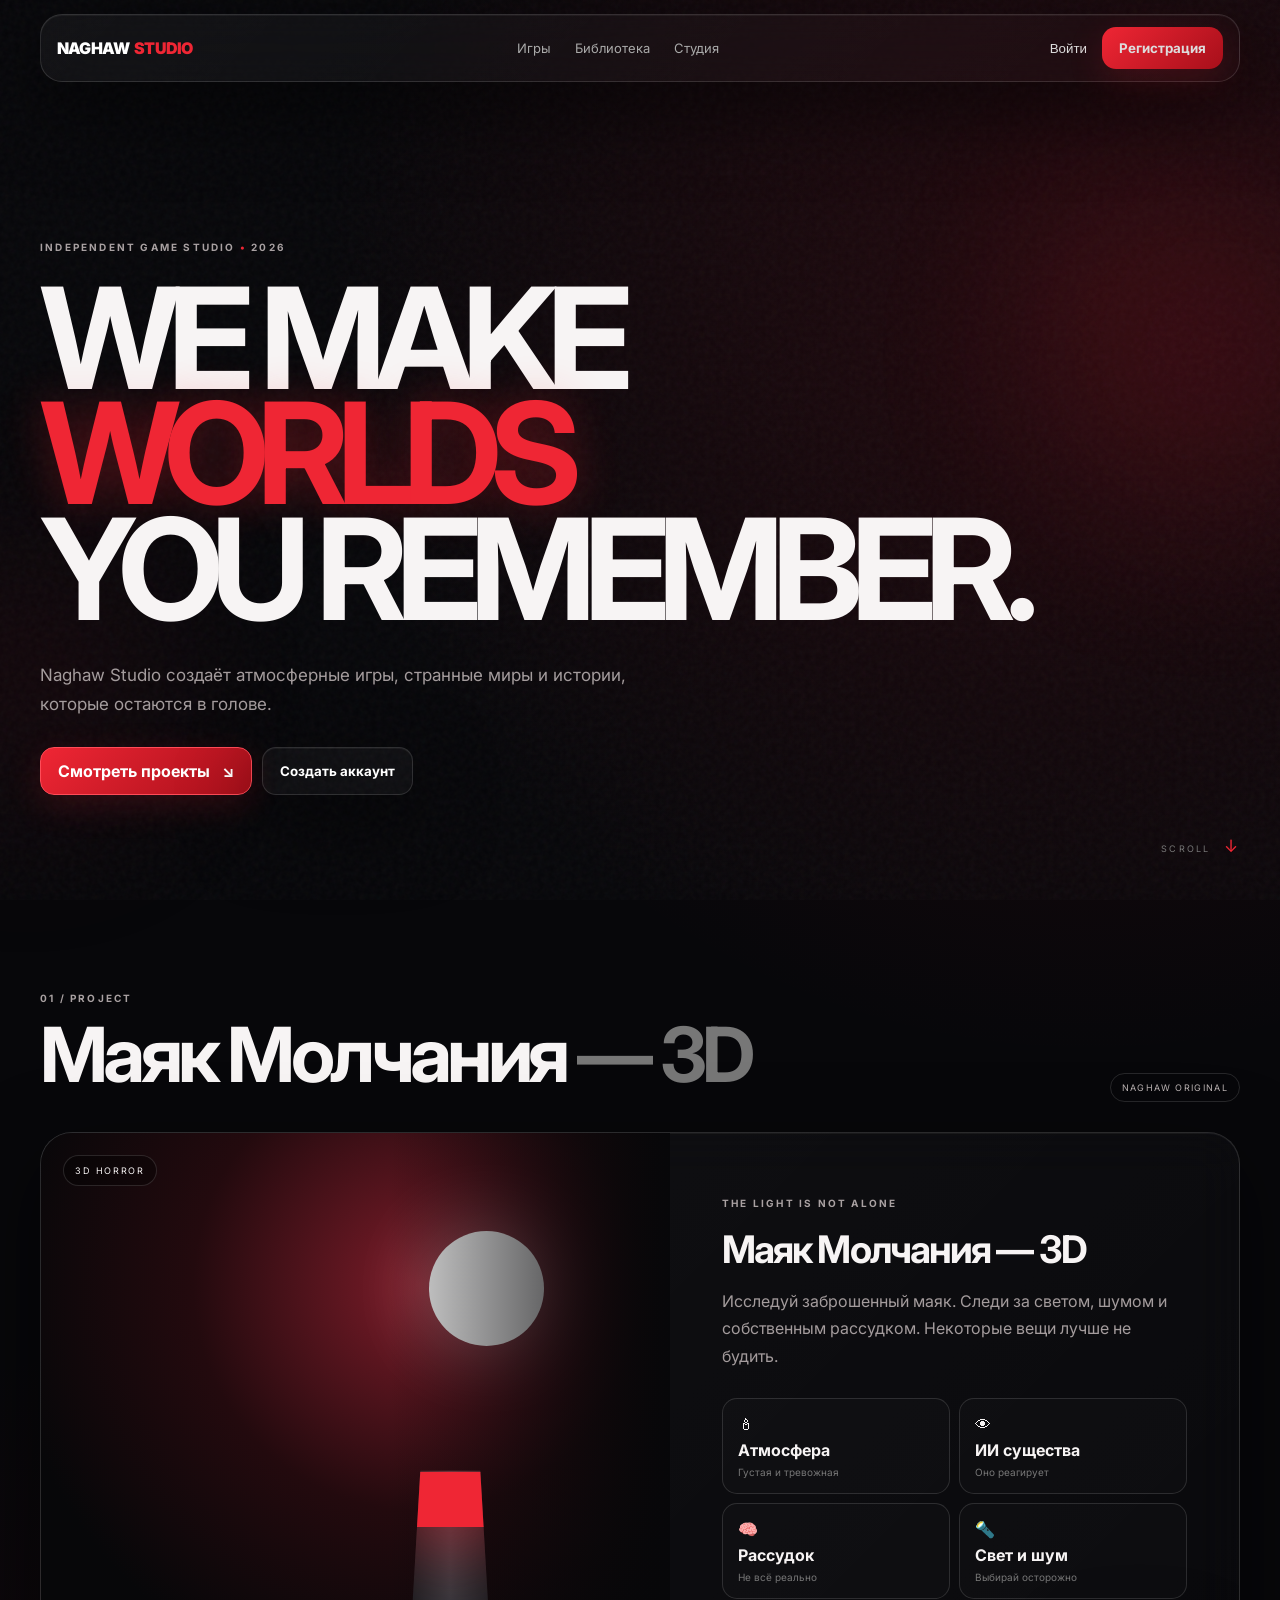
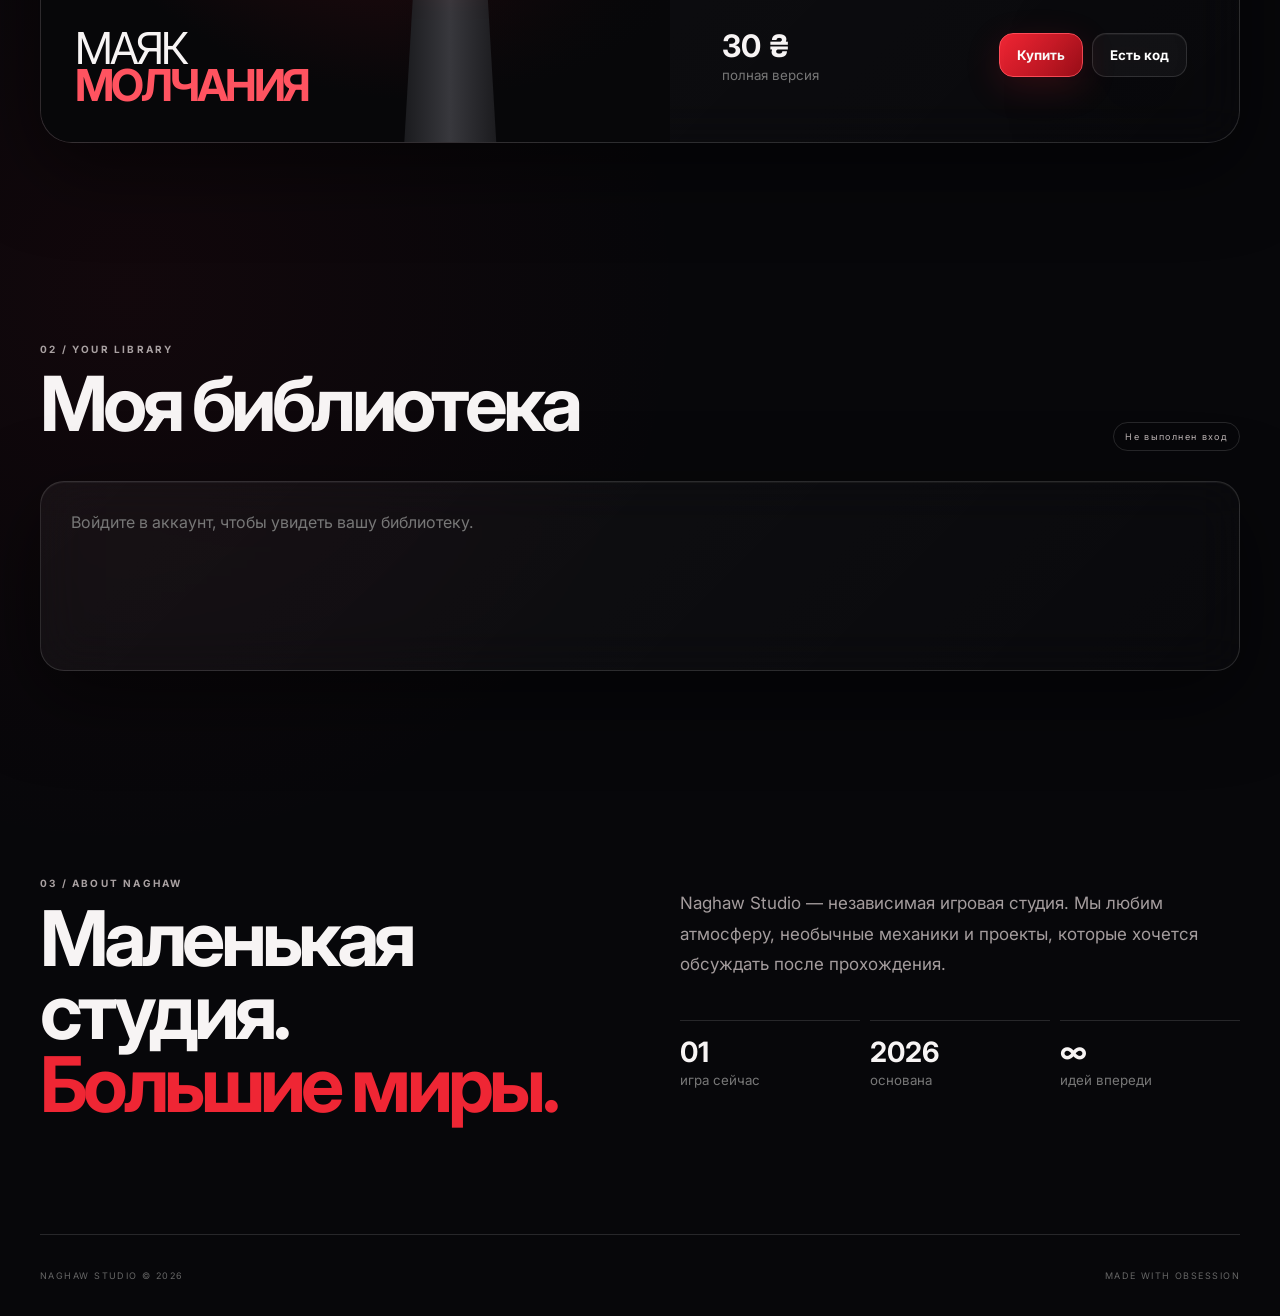
==== commit 21095d26: "Add files via upload" ====
--- a/index.html
+++ b/index.html
@@ -1 +1,11 @@
-<!doctype html><html lang="ru"><head><meta charset="UTF-8"><meta name="viewport" content="width=device-width,initial-scale=1"><title>NAGHAW STUDIO</title><link rel="stylesheet" href="style.css"></head><body><header><a class="brand" href="#top">NAGHAW<span>STUDIO</span></a><nav><a href="#games">Игры</a><a href="#library">Библиотека</a><a href="#about">Студия</a></nav><div id="account"></div></header><main id="top"><section class="hero"><small>INDEPENDENT GAME STUDIO / 2026</small><h1>NAGHAW<br><i>STUDIO</i></h1><p>Создаём атмосферные игры, странные миры и истории, которые остаются в голове.</p><a class="btn red" href="#games">Наши проекты</a> <button class="btn glass" onclick="redeem()">Активировать код</button></section><section id="games" class="section"><small>PROJECT 01</small><h2>Маяк Молчания — 3D</h2><div class="card"><div class="cover"><b>МАЯК<br>МОЛЧАНИЯ</b></div><div class="info"><small>NAGHAW ORIGINAL</small><h3>3D HORROR</h3><p>Атмосферный хоррор об исследовании, свете, тишине и неизвестности.</p><p>🕯 Атмосфера　👁 ИИ существа　🧠 Рассудок　🔦 Свет и шум</p><strong class="price">30 ₴</strong><br><button class="btn red" onclick="buy()">Купить</button> <button class="btn glass" onclick="redeem()">Есть код</button></div></div></section><section id="library" class="section"><small>YOUR LIBRARY</small><h2>Моя библиотека</h2><div id="libraryBox" class="box"></div></section><section id="about" class="section about"><div><small>ABOUT NAGHAW</small><h2>Независимая студия</h2><p>Naghaw Studio — небольшая независимая студия. Первый проект — «Маяк Молчания — 3D».</p></div><div class="box"><small>DEV ACCESS</small><h3>Ранние сборки</h3><p>DEV-коды дают доступ к ранним экспериментальным версиям.</p></div></section></main><footer>NAGHAW STUDIO © 2026</footer><div id="modal" class="modal"><div class="modalCard"><button class="x" onclick="closeModal()">×</button><div id="modalContent"></div></div></div><div id="toast"></div><script src="app.js"></script></body></html>
+<!doctype html>
+<html lang="ru"><head><meta charset="utf-8"><meta name="viewport" content="width=device-width,initial-scale=1"><meta name="theme-color" content="#08080b"><title>Naghaw Studio — Independent Game Studio</title><link rel="stylesheet" href="style.css"></head>
+<body><div class="noise"></div><div class="orb orb-a"></div><div class="orb orb-b"></div>
+<header class="nav glass"><a class="logo" href="#top"><span>NAGHAW</span><i>STUDIO</i></a><nav><a href="#games">Игры</a><a href="#library">Библиотека</a><a href="#about">Студия</a></nav><div id="account"></div></header>
+<main id="top">
+<section class="hero"><div class="eyebrow reveal">INDEPENDENT GAME STUDIO <span>•</span> 2026</div><h1 class="reveal delay1">WE MAKE<br><em>WORLDS</em><br>YOU REMEMBER.</h1><p class="hero-copy reveal delay2">Naghaw Studio создаёт атмосферные игры, странные миры и истории, которые остаются в голове.</p><div class="hero-actions reveal delay3"><a class="btn red" href="#games">Смотреть проекты <span>↘</span></a><button class="btn glass" onclick="auth('register')">Создать аккаунт</button></div><div class="scroll">SCROLL <span>↓</span></div></section>
+<section id="games" class="section"><div class="section-head"><div><span class="kicker">01 / PROJECT</span><h2>Маяк Молчания <i>— 3D</i></h2></div><span class="pill">NAGHAW ORIGINAL</span></div><article class="game-card glass"><div class="game-art"><div class="moon"></div><div class="tower"><div></div></div><div class="art-title">МАЯК<br><b>МОЛЧАНИЯ</b></div><div class="art-tag">3D HORROR</div></div><div class="game-info"><span class="kicker">THE LIGHT IS NOT ALONE</span><h3>Маяк Молчания — 3D</h3><p>Исследуй заброшенный маяк. Следи за светом, шумом и собственным рассудком. Некоторые вещи лучше не будить.</p><div class="feature-grid"><div>🕯<b>Атмосфера</b><small>Густая и тревожная</small></div><div>👁<b>ИИ существа</b><small>Оно реагирует</small></div><div>🧠<b>Рассудок</b><small>Не всё реально</small></div><div>🔦<b>Свет и шум</b><small>Выбирай осторожно</small></div></div><div class="buy-row"><div><strong>30 ₴</strong><small>полная версия</small></div><button class="btn red" onclick="buy()">Купить</button><button class="btn glass" onclick="redeem()">Есть код</button></div></div></article></section>
+<section id="library" class="section"><div class="kicker">02 / YOUR LIBRARY</div><div class="library-top"><h2>Моя библиотека</h2><span id="libraryStatus" class="pill">Не выполнен вход</span></div><div id="libraryBox" class="library-box glass"></div></section>
+<section id="about" class="section about"><div><span class="kicker">03 / ABOUT NAGHAW</span><h2>Маленькая студия.<br><i>Большие миры.</i></h2></div><div class="about-copy"><p>Naghaw Studio — независимая игровая студия. Мы любим атмосферу, необычные механики и проекты, которые хочется обсуждать после прохождения.</p><div class="stats"><div><b>01</b><small>игра сейчас</small></div><div><b>2026</b><small>основана</small></div><div><b>∞</b><small>идей впереди</small></div></div></div></section>
+</main><footer><span>NAGHAW STUDIO © 2026</span><span>MADE WITH OBSESSION</span></footer>
+<div id="modal" class="modal"><div class="modal-card glass"><button class="close" onclick="closeModal()">×</button><div id="modalContent"></div></div></div><div id="toast"></div><script src="app.js"></script></body></html>
--- a/style.css
+++ b/style.css
@@ -1 +1,2 @@
-:root{--bg:#070709;--line:#ffffff1c;--muted:#aaa0a0;--red:#e21d2a}*{box-sizing:border-box}html{scroll-behavior:smooth}body{margin:0;background:radial-gradient(circle at 80% 0,#e21d2a26,transparent 30%),#070709;color:#f7f4f4;font:16px Arial,sans-serif}header{position:sticky;top:12px;z-index:5;width:min(1180px,calc(100% - 24px));margin:12px auto;padding:13px 16px;border:1px solid var(--line);border-radius:20px;background:#0c0c0dcc;backdrop-filter:blur(20px);display:flex;align-items:center;gap:25px}.brand{color:#fff;text-decoration:none;font-weight:900}.brand span{color:var(--red)}nav{display:flex;gap:20px;margin:auto}a{color:#ddd;text-decoration:none}.hero,.section{width:min(1180px,calc(100% - 24px));margin:auto}.hero{min-height:650px;padding:150px 0}.hero h1{font-size:clamp(70px,14vw,160px);line-height:.82;letter-spacing:-.08em}.hero h1 i{color:var(--red);font-style:normal}.hero p{max-width:600px;color:var(--muted);line-height:1.6}.btn{padding:12px 17px;border:1px solid var(--line);border-radius:13px;color:#fff;cursor:pointer;font-weight:700}.red{background:#e21d2a}.glass{background:#ffffff0d;backdrop-filter:blur(14px)}.section{padding:80px 0}.section h2{font-size:clamp(40px,6vw,65px)}.card{display:grid;grid-template-columns:1fr 1fr;border:1px solid var(--line);border-radius:28px;overflow:hidden;background:#ffffff08}.cover{min-height:440px;background:radial-gradient(circle at 70% 30%,#72212c,#13070a 50%,#050506);display:flex;align-items:end;padding:35px;font-size:40px;line-height:.85}.cover b{color:#ff4752}.info{padding:45px}.info p{color:var(--muted);line-height:1.7}.price{font-size:32px;display:inline-block;margin:20px 0}.box{padding:25px;border:1px solid var(--line);border-radius:18px;background:#ffffff08;min-height:130px}.about{display:grid;grid-template-columns:1fr 1fr;gap:35px}.modal{display:none;position:fixed;inset:0;z-index:20;background:#000b;backdrop-filter:blur(10px);align-items:center;justify-content:center;padding:15px}.modal.open{display:flex}.modalCard{position:relative;width:min(440px,100%);padding:30px;border:1px solid var(--line);border-radius:22px;background:#141317}.x{position:absolute;right:12px;top:8px;background:none;border:0;color:#aaa;font-size:28px}.form{display:grid;gap:10px}.form input{padding:13px;border-radius:11px;border:1px solid var(--line);background:#08080a;color:#fff}.muted{color:var(--muted)}#toast{position:fixed;right:18px;bottom:18px;padding:14px 18px;background:#17171b;border:1px solid var(--line);border-radius:13px;opacity:0;transform:translateY(50px);transition:.2s}#toast.show{opacity:1;transform:none}footer{padding:35px;color:#716a6a;border-top:1px solid var(--line)}@media(max-width:750px){nav{display:none}.card,.about{grid-template-columns:1fr}.cover{min-height:300px}.info{padding:25px}}
+@import url('https://fonts.googleapis.com/css2?family=Inter:wght@400;500;600;700;800;900&display=swap');
+:root{--bg:#07070a;--panel:rgba(255,255,255,.055);--line:rgba(255,255,255,.13);--text:#f7f4f4;--muted:#a49c9d;--red:#ef2634;--red2:#ff5360}*{box-sizing:border-box}html{scroll-behavior:smooth}body{margin:0;background:radial-gradient(circle at 85% 10%,#d7192a22,transparent 27%),radial-gradient(circle at 10% 65%,#8e102015,transparent 25%),var(--bg);color:var(--text);font-family:Inter,Arial,sans-serif;overflow-x:hidden}.noise{position:fixed;inset:0;pointer-events:none;opacity:.04;background-image:url("data:image/svg+xml,%3Csvg viewBox='0 0 180 180' xmlns='http://www.w3.org/2000/svg'%3E%3Cfilter id='n'%3E%3CfeTurbulence type='fractalNoise' baseFrequency='.9' numOctaves='4' stitchTiles='stitch'/%3E%3C/filter%3E%3Crect width='100%25' height='100%25' filter='url(%23n)'/%3E%3C/svg%3E")}.orb{position:fixed;border-radius:50%;filter:blur(100px);pointer-events:none;opacity:.13;animation:float 10s ease-in-out infinite}.orb-a{width:340px;height:340px;background:var(--red);right:-100px;top:180px}.orb-b{width:250px;height:250px;background:#9e1a26;left:-100px;bottom:100px;animation-delay:-4s}@keyframes float{50%{transform:translate(25px,-30px)}}.glass{background:linear-gradient(135deg,#ffffff0b,#ffffff03);border:1px solid var(--line);box-shadow:inset 0 1px #ffffff0c,0 25px 80px #0008;backdrop-filter:blur(24px);-webkit-backdrop-filter:blur(24px)}.nav{position:sticky;top:14px;z-index:20;width:min(1200px,calc(100% - 28px));margin:14px auto;padding:12px 16px;border-radius:22px;display:flex;align-items:center;gap:28px}.logo{color:#fff;text-decoration:none;font-weight:900;letter-spacing:-.05em}.logo i{font-style:normal;color:var(--red);margin-left:5px}.nav nav{display:flex;gap:24px;margin:auto}.nav nav a{color:#aaa;text-decoration:none;font-size:13px}.nav nav a:hover{color:#fff}.nav #account{display:flex;align-items:center;gap:9px;font-size:12px}.nav button,.nav #account a{color:#ddd;background:transparent;border:0;cursor:pointer;text-decoration:none}.hero,.section{width:min(1200px,calc(100% - 28px));margin:auto}.hero{min-height:790px;padding:145px 0 80px;position:relative}.eyebrow,.kicker{font-size:10px;letter-spacing:.22em;color:#a9a1a2;font-weight:700}.eyebrow span{color:var(--red)}h1{font-size:clamp(64px,11vw,145px);line-height:.82;letter-spacing:-.085em;margin:28px 0 34px;max-width:1050px}h1 em{font-style:normal;color:var(--red);text-shadow:0 0 45px #ef263455}.hero-copy{max-width:610px;color:var(--muted);line-height:1.7;font-size:17px}.hero-actions{display:flex;gap:10px;margin-top:28px}.btn{border:1px solid var(--line);border-radius:14px;padding:13px 17px;color:#fff;font-weight:700;cursor:pointer;text-decoration:none;display:inline-flex;align-items:center;gap:12px;font-family:inherit}.btn.red{background:linear-gradient(135deg,var(--red),#a70f1a);border-color:#ff4c58;box-shadow:0 10px 35px #ef26342b}.btn.red:hover{transform:translateY(-2px);box-shadow:0 14px 40px #ef263444}.btn.glass{background:#ffffff08}.scroll{position:absolute;bottom:30px;right:0;color:#777;font-size:9px;letter-spacing:.25em}.scroll span{color:var(--red);font-size:17px;margin-left:8px}.section{padding:100px 0}.section-head,.library-top{display:flex;align-items:end;justify-content:space-between;gap:20px;margin-bottom:30px}.section h2,.library-top h2{font-size:clamp(42px,6vw,76px);line-height:.95;letter-spacing:-.06em;margin:12px 0}.section h2 i{font-style:normal;color:#777}.pill{font-size:9px;letter-spacing:.15em;color:#bdb5b5;border:1px solid var(--line);padding:8px 11px;border-radius:99px;white-space:nowrap}.game-card{display:grid;grid-template-columns:1.05fr .95fr;border-radius:32px;overflow:hidden}.game-art{min-height:570px;position:relative;overflow:hidden;background:radial-gradient(circle at 60% 25%,#7c1c29,#230a0e 38%,#070709 70%)}.game-art:after{content:"";position:absolute;inset:0;background:linear-gradient(90deg,transparent 55%,#070709)}.moon{position:absolute;width:115px;height:115px;border-radius:50%;right:20%;top:16%;background:#ddd;box-shadow:0 0 80px #fff5}.tower{position:absolute;width:150px;height:340px;right:23%;bottom:-35px;background:linear-gradient(90deg,#08090b,#38383d,#0a0a0c);clip-path:polygon(18% 100%,82% 100%,70% 10%,30% 10%);z-index:1}.tower div{position:absolute;top:35px;left:37px;width:76px;height:55px;background:#ef2634;box-shadow:0 0 65px 22px #ef263466}.art-title{position:absolute;left:34px;bottom:38px;z-index:3;font-size:44px;line-height:.84;letter-spacing:-.07em}.art-title b{color:var(--red2)}.art-tag{position:absolute;top:22px;left:22px;z-index:3;font-size:9px;letter-spacing:.18em;border:1px solid var(--line);border-radius:99px;padding:9px 11px;background:#0005}.game-info{padding:58px 52px}.game-info h3{font-size:38px;letter-spacing:-.05em;margin:15px 0}.game-info>p{color:var(--muted);line-height:1.7}.feature-grid{display:grid;grid-template-columns:1fr 1fr;gap:9px;margin:28px 0}.feature-grid div{padding:15px;border:1px solid var(--line);border-radius:15px;background:#ffffff04}.feature-grid b,.feature-grid small{display:block;margin-top:6px}.feature-grid small{color:#777;font-size:10px}.buy-row{display:flex;align-items:center;gap:9px;margin-top:28px}.buy-row>div{margin-right:auto}.buy-row strong{font-size:31px;display:block}.buy-row small{color:#777}.library-box{min-height:190px;border-radius:24px;padding:30px}.empty{color:#777}.library-game{display:flex;align-items:center;justify-content:space-between;gap:20px}.library-game small{display:block;color:#777;margin-top:5px}.about{display:grid;grid-template-columns:1fr 1fr;gap:80px}.about h2{font-size:clamp(45px,6vw,78px)}.about h2 i{color:var(--red);font-style:normal}.about-copy>p{color:var(--muted);line-height:1.8;font-size:17px}.stats{display:grid;grid-template-columns:repeat(3,1fr);gap:10px;margin-top:40px}.stats div{border-top:1px solid var(--line);padding-top:14px}.stats b{display:block;font-size:28px}.stats small{color:#777}.modal{display:none;position:fixed;inset:0;z-index:50;background:#000b;align-items:center;justify-content:center;padding:18px}.modal.open{display:flex}.modal-card{width:min(470px,100%);border-radius:24px;padding:32px;position:relative}.close{position:absolute;right:13px;top:8px;background:none;border:0;color:#aaa;font-size:29px;cursor:pointer}.form{display:grid;gap:11px}.form input,.form select{width:100%;padding:14px;border-radius:12px;border:1px solid var(--line);background:#08080b;color:#fff;outline:none}.form input:focus{border-color:#ef2634aa}.modal h2{font-size:34px;letter-spacing:-.05em;margin-top:0}.hint{color:#777;font-size:12px;line-height:1.5}.code-box{font-family:monospace;font-size:17px;letter-spacing:.08em;padding:14px;border:1px solid #ef263466;border-radius:12px;background:#ef26340d}.admin-link{color:#fff;text-decoration:none;border:1px solid var(--line);padding:8px 10px;border-radius:10px}.admin-link:hover{border-color:#ef2634}.toast{position:fixed;right:18px;bottom:18px;z-index:60;padding:13px 16px;border-radius:13px;background:#17171b;border:1px solid var(--line);transform:translateY(70px);opacity:0;transition:.25s}.toast.show{transform:none;opacity:1}footer{width:min(1200px,calc(100% - 28px));margin:auto;border-top:1px solid var(--line);padding:35px 0;display:flex;justify-content:space-between;color:#666;font-size:9px;letter-spacing:.16em}.reveal{animation:up .8s both}@keyframes up{from{opacity:0;transform:translateY(20px)}to{opacity:1;transform:none}}.delay1{animation-delay:.08s}.delay2{animation-delay:.16s}.delay3{animation-delay:.24s}@media(max-width:800px){.nav nav{display:none}.nav #account{margin-left:auto}.hero{padding-top:100px;min-height:650px}.section{padding:70px 0}.section-head,.library-top{display:block}.pill{display:inline-block;margin-top:8px}.game-card,.about{grid-template-columns:1fr}.game-art{min-height:390px}.game-info{padding:30px}.feature-grid{grid-template-columns:1fr 1fr}.buy-row{flex-wrap:wrap}.buy-row>div{width:100%}.scroll{display:none}footer{flex-direction:column;gap:12px}}
